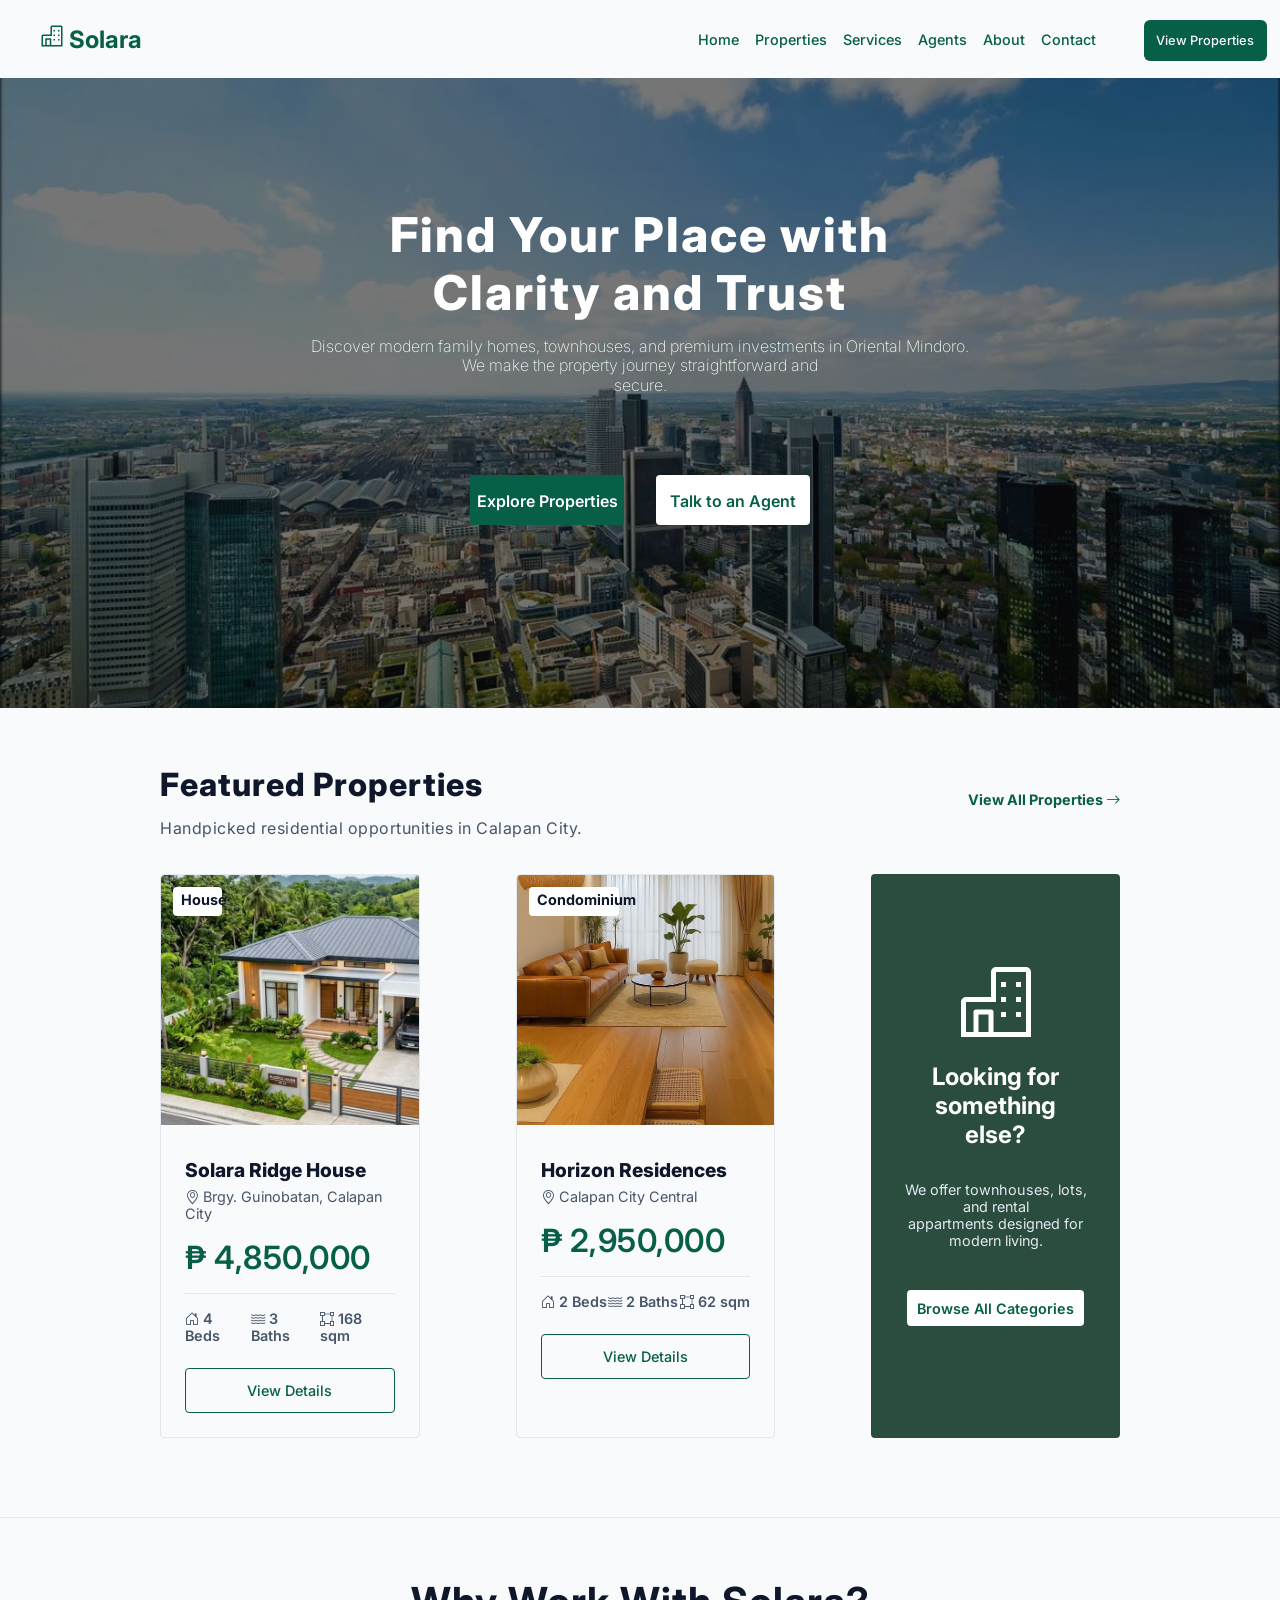
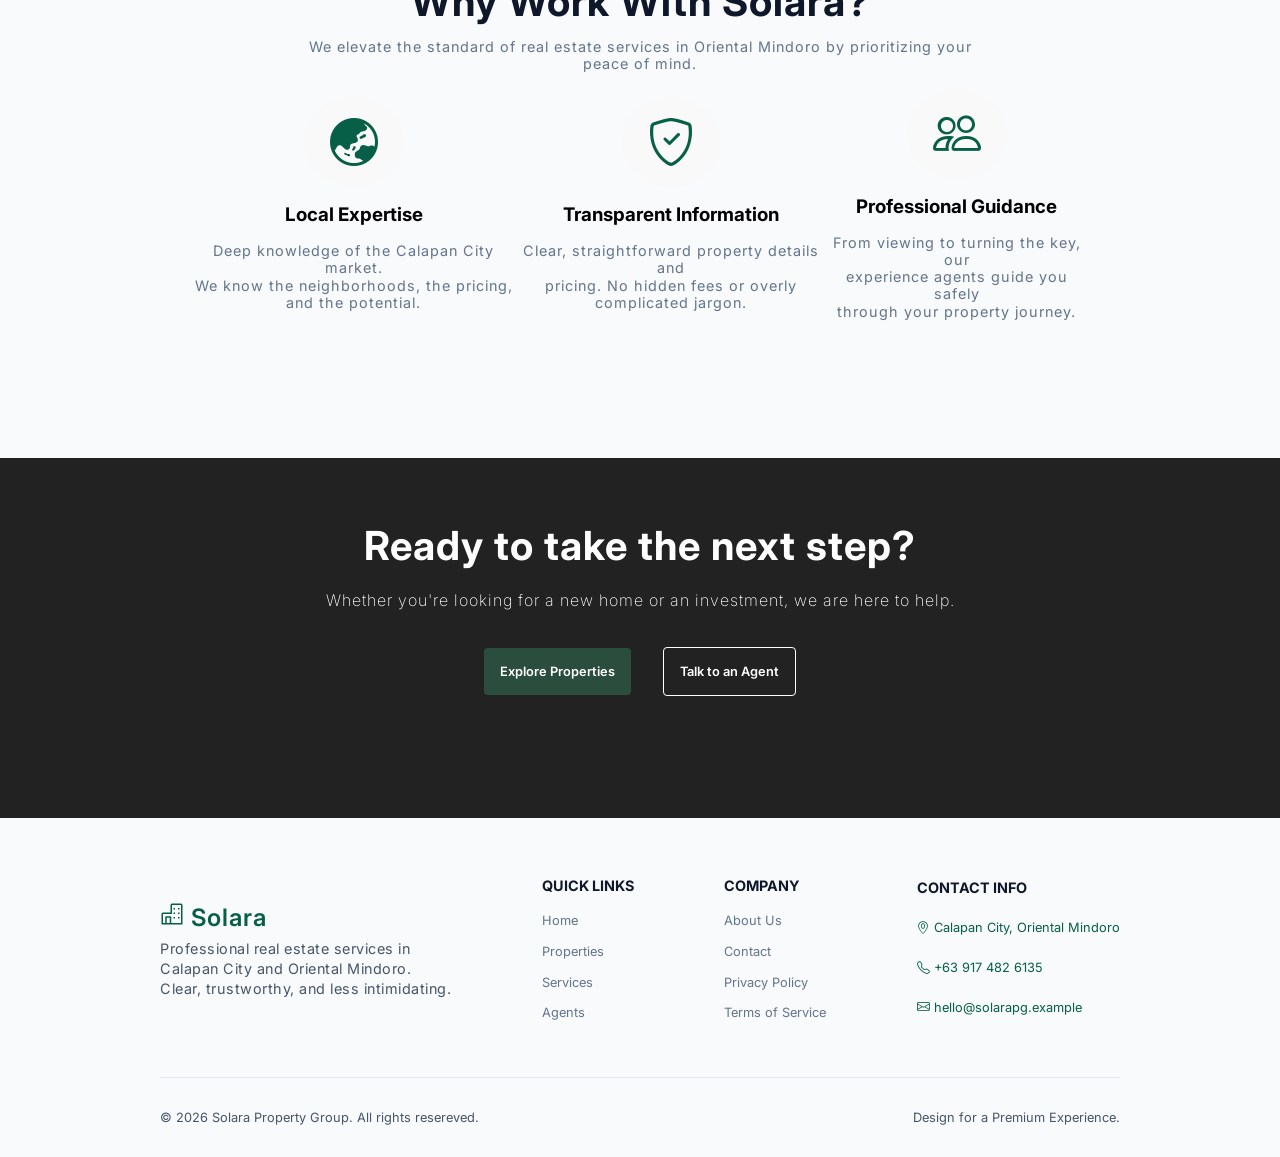
==== index.html @ 97db1b5d "fix the linking of index page to properties page" ====
<!DOCTYPE html>
<html lang="en">
<head>
    <meta charset="UTF-8">
    <meta name="viewport" content="width=device-width, initial-scale=1.0">
    <link rel="stylesheet" href="css/index.css">
    <link rel="shortcut icon" href="assets/images/first-page-images/logos/Logo 1.jpg" type="image/x-icon">
    <link rel="stylesheet" href="css/page-animation.css">
    <link rel="stylesheet" href="https://cdn.jsdelivr.net/npm/bootstrap-icons@1.13.1/font/bootstrap-icons.min.css">
    <link href="https://fonts.googleapis.com/css2?family=Inter:ital,opsz,wght@0,14..32,100..900;1,14..32,100..900&display=swap" rel="stylesheet">
    <title>SOLARA</title>
</head>
<body>
    <header>
        <!-- navigation -->
        <nav>
            <div class="solara-logo">
                <a href="">
                    <svg xmlns="http://www.w3.org/2000/svg" width="1em" height="1em" viewBox="0 0 32 32">
                        <path d="M0 0h32v32H0z" fill="none" />
                        <path fill="currentColor" d="M28 2H16a2 2 0 0 0-2 2v10H4a2 2 0 0 0-2 2v14h28V4a2 2 0 0 0-2-2M9 28v-7h4v7Zm19 0H15v-8a1 1 0 0 0-1-1H8a1 1 0 0 0-1 1v8H4V16h12V4h12Z" />
                        <path fill="currentColor" d="M18 8h2v2h-2zm6 0h2v2h-2zm-6 6h2v2h-2zm6 0h2v2h-2zm-6 6h2v2h-2zm6 0h2v2h-2z" />
                    </svg>

                    <span>Solara</span>
                </a>
            </div>

            <div class="navigation">
                <ul>
                    <li><a href="index.html">Home</a></li>
                    <li><a href="pages/properties/properties.html">Properties</a></li>
                    <li><a href="#">Services</a></li>
                    <li><a href="#">Agents</a></li>
                    <li><a href="#">About</a></li>
                    <li><a href="#">Contact</a></li>

                    <li><a href="#" class="view-btn">View Properties</a></li>
                </ul>
            </div>
        </nav>
    </header>

    <!-- main page -->
    <main>
        <article id="landing-page">
            <h1>Find Your Place with <br> Clarity and Trust</h1>
            <p>Discover modern family homes, townhouses, and premium investments  in Oriental Mindoro. <br> We make the property journey straightforward and <br> secure.</p>

            <div class="explore-agent">
                <a href="pages/properties/properties.html" class="explore">Explore Properties</a>
                <a href="#" class="talk">Talk to an Agent</a>
            </div>
        </article>

        <section class="featured-properties">
            <div class="page-title">
                <div class="left-title">
                    <h2>Featured Properties</h2>
                    <p>Handpicked residential opportunities in Calapan City.</p>
                </div>

                <div class="right-button">
                    <a href="pages/properties/properties.html">View All Properties <i class="bi bi-arrow-right"></i></a>
                </div>
            </div>

            <div class="featured-cards">
                <div class="house">
                    <img src="assets/images/first-page-images/featured-properties-images/House.jpg" alt="House">

                    <div class="house-details">
                        <h2>Solara Ridge House</h2>
                        <p class="location"><i class="bi bi-geo-alt"></i> Brgy. Guinobatan, Calapan City</p> 
                        <p class="price">&#8369; 4,850,000</p>

                        <div class="house-information">
                            <p class="beds"><i class="bi bi-house-door"></i> 4 Beds</p>
                            <p class="baths"><i class="bi bi-water"></i> 3 Baths</p>
                            <p class="sqm"><i class="bi bi-bounding-box"></i> 168 sqm</p>
                        </div>

                        <a href="pages/properties/properties-details/solara-ridge-house.html">View Details</a>
                    </div>
                </div>

                <div class="condominium">
                    <img src="assets/images/first-page-images/featured-properties-images/Condominium.jpg" alt="Condominium">

                    <div class="condominium-details">
                        <h2>Horizon Residences</h2>
                        <p class="location"><i class="bi bi-geo-alt"></i> Calapan City Central</p> 
                        <p class="price">&#8369; 2,950,000</p>

                        <div class="condominium-information">
                            <p class="beds"><i class="bi bi-house-door"></i> 2 Beds</p>
                            <p class="baths"><i class="bi bi-water"></i> 2 Baths</p>
                            <p class="sqm"><i class="bi bi-bounding-box"></i> 62 sqm</p>
                        </div>

                        <a href="pages/properties/properties-details/horizon-residences-details.html">View Details</a>
                    </div>
                </div>

                <div class="something-else">
                    <svg xmlns="http://www.w3.org/2000/svg" width="1em" height="1em" viewBox="0 0 32 32">
                        <path d="M0 0h32v32H0z" fill="none" />
                        <path fill="currentColor" d="M28 2H16a2 2 0 0 0-2 2v10H4a2 2 0 0 0-2 2v14h28V4a2 2 0 0 0-2-2M9 28v-7h4v7Zm19 0H15v-8a1 1 0 0 0-1-1H8a1 1 0 0 0-1 1v8H4V16h12V4h12Z" />
                        <path fill="currentColor" d="M18 8h2v2h-2zm6 0h2v2h-2zm-6 6h2v2h-2zm6 0h2v2h-2zm-6 6h2v2h-2zm6 0h2v2h-2z" />
                    </svg>

                    <h3>Looking for something <br> else?</h3>
                    <p>We offer townhouses, lots, and rental <br> appartments designed for modern living.</p>

                    <a href="pages/properties/properties.html">Browse All Categories</a>
                </div>
            </div>
            
        </section>

        <section class="why-work">
            <h2>Why Work With Solara?</h2>
            <p>We elevate the standard of real estate services in Oriental Mindoro by prioritizing your <br> peace of mind.</p>

            <div class="why-cards">
                <div class="local">
                    <div class="logo"><i class="bi bi-globe-asia-australia"></i></div>
                    <h3>Local Expertise</h3>
                    <p>Deep knowledge of the Calapan City market. <br> We know the neighborhoods, the pricing, <br> and the potential.</p>
                </div>

                <div class="transparent">
                    <div class="logo"><i class="bi bi-shield-check"></i></div>
                    <h3>Transparent Information</h3>
                    <p>Clear, straightforward property details and <br> pricing. No hidden fees or overly <br> complicated jargon.</p>
                </div>

                <div class="professional">
                    <div class="logo"><i class="bi bi-people"></i></div>
                    <h3>Professional Guidance</h3>
                    <p>From viewing to turning the key, our <br> experience agents guide you safely <br> through your property journey.</p>
                </div>
            </div>
        </section>

        <section class="next-step">
            <h1>Ready to take the next step?</h1>
            <p>Whether you're looking for a new home or an investment, we are here to help.</p>

            <div class="next-step-btn">
                <a href="#">Explore Properties</a>
                <a href="#">Talk to an Agent</a>
            </div>
        </section>
    </main>
    
    <!-- footer -->
    <footer>

        <section class="first-footer">
            <div class="footer-details">
                <a href="">
                    <svg xmlns="http://www.w3.org/2000/svg" width="1em" height="1em" viewBox="0 0 32 32">
                        <path d="M0 0h32v32H0z" fill="none" />
                        <path fill="currentColor" d="M28 2H16a2 2 0 0 0-2 2v10H4a2 2 0 0 0-2 2v14h28V4a2 2 0 0 0-2-2M9 28v-7h4v7Zm19 0H15v-8a1 1 0 0 0-1-1H8a1 1 0 0 0-1 1v8H4V16h12V4h12Z" />
                        <path fill="currentColor" d="M18 8h2v2h-2zm6 0h2v2h-2zm-6 6h2v2h-2zm6 0h2v2h-2zm-6 6h2v2h-2zm6 0h2v2h-2z" />
                    </svg>
                    
                    <span>Solara</span>
                </a>
                
                <p>Professional real estate services in <br> Calapan City and Oriental Mindoro. <br> Clear, trustworthy, and less intimidating.</p>
            </div>

            <div class="quick-links">
                <h6>QUICK LINKS</h6>
                <ul>
                    <li><a href="#">Home</a></li>
                    <li><a href="pages/properties/properties.html">Properties</a></li>
                    <li><a href="#">Services</a></li>
                    <li><a href="#">Agents</a></li>
                </ul>
            </div>

            <div class="company">
                <h6>COMPANY</h6>
                <ul>
                    <li><a href="#">About Us</a></li>
                    <li><a href="#">Contact</a></li>
                    <li><a href="#">Privacy Policy</a></li>
                    <li><a href="#">Terms of Service</a></li>
                </ul>
            </div>

            <div class="contact-info">
                <h6>CONTACT INFO</h6>
                <ul>
                    <li><i class="bi bi-geo-alt"></i> Calapan City, Oriental Mindoro</li>
                    <li><i class="bi bi-telephone"></i> +63 917 482 6135</li>
                    <li><i class="bi bi-envelope"></i> hello@solarapg.example</li>
                    
                </ul>
            </div>
        </section>

        <section class="second-footer">
            <div class="credits">
                &copy; 2026 Solara Property Group. All rights resereved.
            </div>

            <div class="designed">
                Design for a Premium Experience.
            </div>
        </section>


    </footer>
</body>
</html>
---- css/index.css ----
/* colors */
:root{
    --primary-accent: #065f46;
    --hover-accent: #047857;
    --brand-accent: #022c22;
    --primary-text: #0f172a;
    --secondary-text: #475569;
    --muted-text: #64748b;
    --main-bg: #f8fafc;
    --card-bg: #ffffff;
    --border: #e2e8f0;
    --tag-bg: #ecfdf5;
}

*{
    margin: 0;
    padding: 0;
    box-sizing: border-box;
    text-decoration: none;
    list-style: none;
}

body{
    width: 100%;
    font-family: "Inter", sans-serif;
    background: var(--main-bg);
}

/* navigation */

header{
    position: sticky;
    top: 0;
    z-index: 1000;
    backdrop-filter: blur(5px);
    /* background-color: rgba(255, 255, 255, 0.8); */
}

nav{
    display: flex;
    justify-content: center;
    align-items: center;
    /* gap: 25rem; */
    width: auto;
    padding: 1.5rem 0.8rem 1.5rem 2.5rem;
    width: auto;
    /* max-width: 1200px; */

}

nav .solara-logo a{
    color: var(--primary-accent);
    font-size: 1.5rem;
    font-weight: 700;
}

nav .solara-logo{
    margin-right: auto;
}

nav ul{
    display: flex;
    gap: 1rem;
    width: auto;
}

nav ul li a{
    font-size: 0.9rem;
    color: var(--primary-accent);
    font-weight: 500;
}

nav ul li a:hover{
    color: var(--hover-accent);
}

nav ul .view-btn{
    background: var(--primary-accent);
    border-radius: 6px;
    padding: 0.8rem;
    margin-left: 2rem;
    color: var(--main-bg);
    font-size: 0.8rem;
}

nav ul .view-btn:hover{
    background: var(--hover-accent);
    color: var(--main-bg);
}


/* start of the hero section */

main article{
    background-image: linear-gradient(rgba(0, 0, 0, 0.5), rgba(0, 0, 0, 0.5)), url(../assets/images/first-page-images/background/1st\ background.jpg);
    background-position: center;
    background-repeat: no-repeat;
    background-size: cover;
    padding-top: 8rem;
    text-align: center;
    width: auto;
    height: 70vh;
}


main article h1{
    color: var(--card-bg);
    font-size: 3rem;
    width: auto;
    font-weight: 800;
    line-height: 1.2;
    letter-spacing: 2px;
    padding-bottom: 1rem;
}

main article p{
    color: var(--tag-bg);
    line-height: 1.2;
    font-weight: 200;
    padding-bottom: 5rem;
}

main article .explore-agent{
    display: flex;
    justify-content: center;
    align-items: center;
    gap: 2rem;
}

main article .explore-agent .explore{
    position: relative;
    background: var(--primary-accent);
    text-align: center;
    height: 50px;
    width: 12%;
    padding-top: 1rem;
    font-size: 1rem;
    color: var(--card-bg);
    font-weight: 600;
    border-radius: 4px;
    z-index: 1;
}

main article .explore-agent .talk{
    position: relative;
    background: var(--card-bg);
    text-align: center;
    height: 50px;
    width: 12%;
    padding-top: 1rem;
    font-size: 1rem;
    color: var(--primary-accent);
    font-weight: 600;
    border-radius: 4px;
    z-index: 1;
}

/* style for side fill hovering */
.explore-agent .talk::before{
    content: "";
    position: absolute;
    border-radius: 2px;
    top: 0;
    left: 0;
    width: 0%;
    height: 100%;
    background-color: var(--hover-accent);
    transition: 350ms ease-in-out;
    z-index: -1;
}


.explore-agent .talk:hover::before{
    width: 100%;
}

.explore-agent .talk:hover{
    color: var(--card-bg);
}

.explore-agent .explore:hover{
    background: var(--hover-accent);
}


/* start of the featured properties style */
.featured-properties{
    padding: 3rem 10rem 3rem 10rem;
    width: auto;
    height: 90vh;
    position: relative;
    border-bottom: 1px solid var(--border);
}

.featured-properties .page-title{
    display: flex;
    align-items: center;
    justify-content: center;
    padding-bottom: 2rem;
}

.page-title .left-title{
    margin-right: auto;
}

.page-title .left-title h2{
    font-size: 2rem;
    line-height: 1.8;
    letter-spacing: 1px;
    font-weight: 800;
    color: var(--primary-text);
}

.page-title .left-title p{
    line-height: 1.8;
    letter-spacing: 0.5px;
    color: var(--secondary-text);
}

.page-title .right-button a{
    color: var(--primary-accent);
    font-size: 0.9rem;
    font-weight: 700;
}

.page-title .right-button a:hover{
    color: var(--hover-accent);
    border-bottom: 1px solid var(--primary-text);
}


.featured-properties img{
    height: 250px;
    width: 350px;
    object-fit: cover;
    border-top-left-radius: 4px;
    border-top-right-radius: 4px;
    transition: all 0.3s;
}

.featured-cards{
    display: flex;
    justify-content: center;
    justify-content: center;
    gap: 6rem;
}

.house{
    border: 1px solid var(--border);
    border-radius: 4px;
    overflow: hidden;
    position: relative;
    transition: ease-in-out 0.4s;
}

.house:hover{
    box-shadow: 0 4px 6px -1px rgba(0, 0, 0, 0.1), 0 2px 4px -2px rgba(0, 0, 0, 0.1);
}

.house:hover img{
    transform: scale(1.1);
}

.featured-cards .house-details{
    padding: 1.5rem 1.5rem 1.5rem 1.5rem ;
}

.featured-cards .house-details h2{
    font-size: 1.2rem;
    color: var(--primary-text);
    font-weight: 800;
    line-height: 1.8;
}

.featured-cards .house-details .location{
    color: var(--secondary-text);
    font-size: 0.9rem;
    margin-bottom: 1rem;
}

.featured-cards .house-details .price{
    font-size: 2rem;
    color: var(--primary-accent);
    font-weight: 600;
    letter-spacing: 0.5px;
    margin-bottom: 1rem;
    border-bottom: 1px solid var(--border);
    padding-bottom: 1rem;
}

.house-information{
    display: flex;
    align-items: center;
    justify-content: space-between;
    color: var(--secondary-text);
    font-size: 0.9rem;
    font-weight: 600;
    padding-bottom: 1.5rem;
}

.house-details a{
   display: flex;
   align-items: center;
   justify-content: center;
   height:5vh;
   color: var(--primary-accent);
   border: 1px solid var(--primary-accent);
   border-radius: 4px;
   font-size: 0.9rem;
   font-weight: 500;
}

.house-details a:hover{
    color: var(--card-bg);
    background:var(--primary-accent);
}

.house::before{
    content: "House";
    position: absolute;
    z-index: 1;
    height: 4%;
    width: 13%;
    top: 12px;
    left: 12px;
    color: var(--primary-text);
    background-color: var(--card-bg);
    padding-inline: 0.5rem;
    padding-block: 0.2rem;
    font-size: 0.9rem;
    font-weight: 700;
    border-radius: 4px;
}

/* condominium */

.condominium{
    border: 1px solid var(--border);
    border-radius: 4px;
    overflow: hidden;
    position: relative;
    transition: ease-in-out 0.4s;
}


.condominium:hover{
    box-shadow: 0 4px 6px -1px rgba(0, 0, 0, 0.1), 0 2px 4px -2px rgba(0, 0, 0, 0.1);
}

.condominium:hover img{
    transform: scale(1.1);
}

.featured-cards .condominium-details{
    padding: 1.5rem 1.5rem 1.5rem 1.5rem ;
}

.featured-cards .condominium-details h2{
    font-size: 1.2rem;
    color: var(--primary-text);
    font-weight: 800;
    line-height: 1.8;
}

.featured-cards .condominium-details .location{
    color: var(--secondary-text);
    font-size: 0.9rem;
    margin-bottom: 1rem;
}

.featured-cards .condominium-details .price{
    font-size: 2rem;
    color: var(--primary-accent);
    font-weight: 600;
    letter-spacing: 0.5px;
    margin-bottom: 1rem;
    border-bottom: 1px solid var(--border);
    padding-bottom: 1rem;
}

.condominium-information{
    display: flex;
    align-items: center;
    justify-content: space-between;
    color: var(--secondary-text);
    font-size: 0.9rem;
    font-weight: 600;
    padding-bottom: 1.5rem;
}

.condominium-details a{
   display: flex;
   align-items: center;
   justify-content: center;
   height:5vh;
   color: var(--primary-accent);
   border: 1px solid var(--primary-accent);
   border-radius: 4px;
   font-size: 0.9rem;
   font-weight: 500;
}

.condominium-details a:hover{
    color: var(--card-bg);
    background:var(--primary-accent);
}

.featured-cards .something-else{
    background: #2A4D3E;
    text-align: center;
    border-radius: 4px;
    color: var(--card-bg);
    padding: 1.5rem;
}

.featured-cards .something-else svg{
    font-size: 5rem;
    font-weight: 600;
    margin-bottom: 1rem;
    margin-top: 4rem;
}
.featured-cards .something-else h3{
    margin-bottom: 2rem;
    font-size: 1.5rem;
}


.featured-cards .something-else p{
    font-size: 0.9rem;
    color: var(--border);
    margin-bottom: 3rem;
}

.featured-cards .something-else a{
    background: var(--card-bg);
    color: var(--primary-accent);
    font-size: 0.9rem;
    font-weight: 600;
    padding: 0.6rem;
    border-radius: 4px;
}

.condominium::before{
    content: "Condominium";
    position: absolute;
    z-index: 1;
    height: 4%;
    width: 29%;
    top: 12px;
    left: 12px;
    color: var(--primary-text);
    background-color: var(--card-bg);
    padding-inline: 0.5rem;
    padding-block: 0.2rem;
    font-size: 0.9rem;
    font-weight: 700;
    border-radius: 4px;
}


/* start of why work with us */
.why-work{
    width: auto;
    height: 60vh;
    padding: 3rem 10rem 3rem 10rem;
    text-align: center;

    h2{
        display: flex;
        justify-content: center;
        align-items: center;
        font-size: 2.5rem;
        font-weight: 700;
        color: var(--primary-text);
        letter-spacing: 1px;
        line-height: 1.8;
    }

    p{
        display: flex;
        justify-content: center;
        align-items: center;
        text-align: center;
        color: var(--muted-text);
        font-size: 0.9rem;
        line-height: 1.2;
        letter-spacing: 1px;
    }
}



.why-work .why-cards{
    display: flex;
    justify-content: space-between;
    align-items: center;
    padding: 1rem 2rem 1rem 2rem;
}

.why-work .why-cards .logo{
    height: 10vh;
    width: 100px;
    background-color: #F8F9F8;
    display: flex;
    justify-content: center;
    align-items: center;
    border-radius: 50%;
    margin-bottom: 1rem;

    i{
        font-size: 3rem;
        color: var(--primary-accent);
    }
}

.why-work .why-cards h3{
    margin-bottom: 1rem;
}

.why-work .why-cards .transparent{
    display: flex;
    flex-direction: column;
    align-items: center;
}

.why-work .why-cards .local{
    display: flex;
    flex-direction: column;
    align-items: center;
}

.why-work .why-cards .professional{
    display: flex;
    flex-direction: column;
    align-items: center;
}

.next-step{
    background: #222222;
    height: 40vh;
    padding: 3rem 10rem 3rem 10rem;
    text-align: center;
    color: var(--card-bg);
}

.next-step h1{
    font-size: 2.5rem;
    line-height: 2;
    letter-spacing: 1px;
}

.next-step p{
    line-height: 1.8;
    font-size: 1rem;
    letter-spacing: 1px;
    font-weight: 200;
    margin-bottom: 2rem;
}

.next-step-btn{
    display: flex;
    align-items: center;
    justify-content: center;
    gap: 2rem;
}

.next-step-btn :nth-child(1){
    background: #2A4D3E;
    color: var(--card-bg);
    padding: 1rem;
    font-size: 0.8rem;
    font-weight: 600;
    border-radius: 4px;
    transition: all 0.4s;
}

.next-step-btn :nth-child(1):hover{
    background: var(--hover-accent);
}

.next-step-btn :nth-child(2){
    color: var(--card-bg);
    padding: 1rem;
    font-size: 0.8rem;
    font-weight: 600;
    border-radius: 4px;
    border: 1px solid var(--card-bg);
    transition: all 0.4s;
}

.next-step-btn :nth-child(2):hover{
    background: var(--card-bg);
    color: var(--primary-text);
}


/* start of footer */
footer{
    padding: 3rem 10rem 3rem 10rem;
    width: auto;
    height: 35vh;
}

footer .first-footer{
    display: flex;
    justify-content: space-between;
    align-items: center;
    padding-bottom: 3rem;
    border-bottom: 1px solid var(--border);
}

.first-footer .footer-details a{
    font-size: 1.5rem;
    color: var(--primary-accent);
    font-weight: 600;
    line-height: 1.8;
    letter-spacing: 1px;
}
.first-footer .footer-details p{
    font-size: 0.9rem;
    color: var(--secondary-text);
    line-height: 1.4;
    letter-spacing: 0.5px;
}

.first-footer .quick-links h6{
    font-size: 0.9rem;
    color: var(--primary-text);
    line-height: 2.8;
}

.first-footer .quick-links ul li a{
    font-size: 0.8rem;
    line-height: 2.4;
    color: var(--muted-text);
}
.first-footer .quick-links ul li a:hover{
    color: var(--hover-accent);
}

.first-footer .company h6{
    font-size: 0.9rem;
    color: var(--primary-text);
    line-height: 2.8;
}

.first-footer .company ul li a{
    font-size: 0.8rem;
    line-height: 2.4;
    color: var(--muted-text);
}
.first-footer .company ul li a:hover{
    color: var(--hover-accent);
}

.first-footer .contact-info h6{
    font-size: 0.9rem;
    color: var(--primary-text);
    line-height: 2.8;
}

.first-footer .contact-info ul li{
    font-size: 0.8rem;
    line-height: 3.1;
    color: var(--primary-accent);
}

footer .second-footer{
    font-size: 0.8rem;
    color: var(--secondary-text);
    padding-block: 2rem;
    display: flex;
    justify-content: center;
    align-items: center;
    width: auto;
}
footer .second-footer .credits{
    margin-right: auto;
}
---- css/page-animation.css ----
body{
    animation: transition 0.6s ease-in;
}

/* body{
    animation: popUp 0.4s cubic-bezier(0.34, 1.56, 0.64, 1) forwards;
} */

/* @keyframes transition {
    from{
        transform: translateY(50px);
        opacity: 0;
        transform: scale(1);
    }

    to{
        transform: translateY(0);
        opacity: 1;
        transform: scale(1.1);
    }
} */

@keyframes transition {
    from{
        opacity: 0;
    }

    to{
        opacity: 1;
    }
}

/* @keyframes popUp {
  from {
    opacity: 0;
    transform: scale(0.7); 
  }
  to {
    opacity: 1;
    transform: scale(1); 
  }
} */
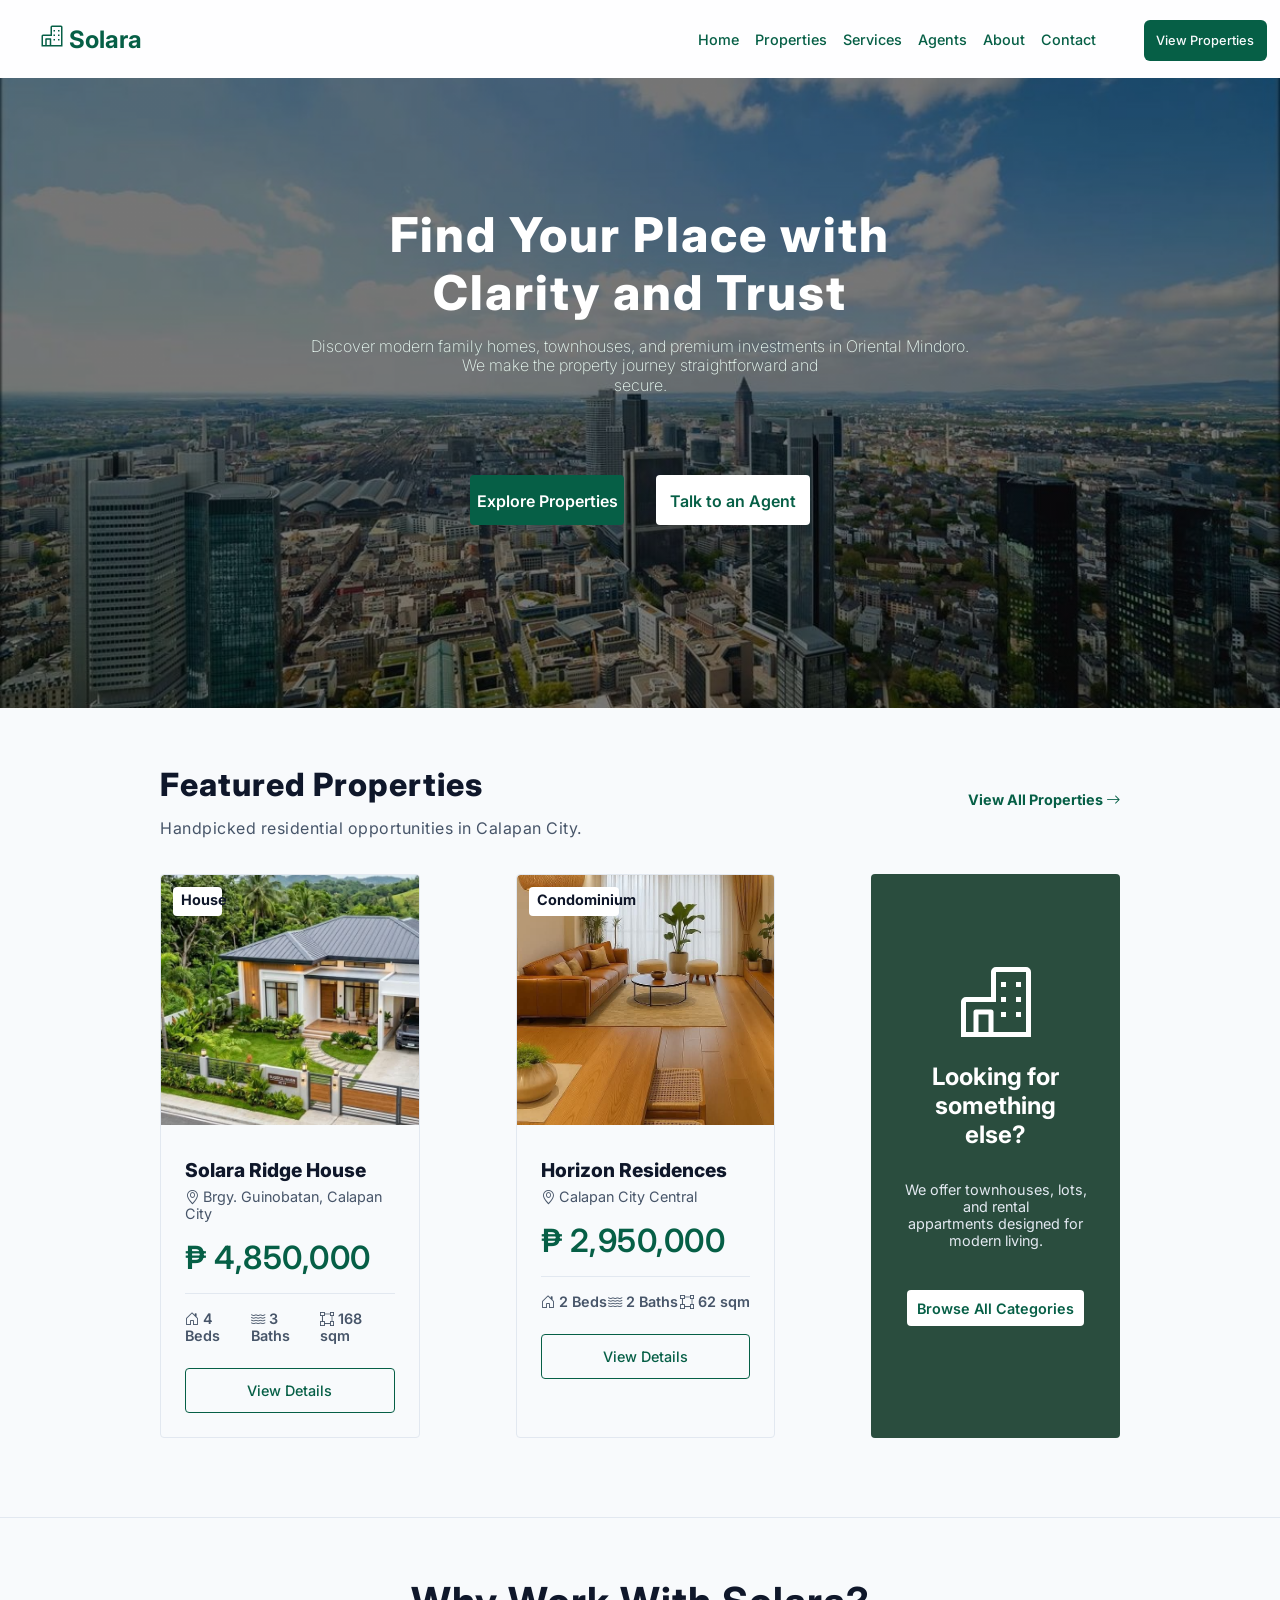
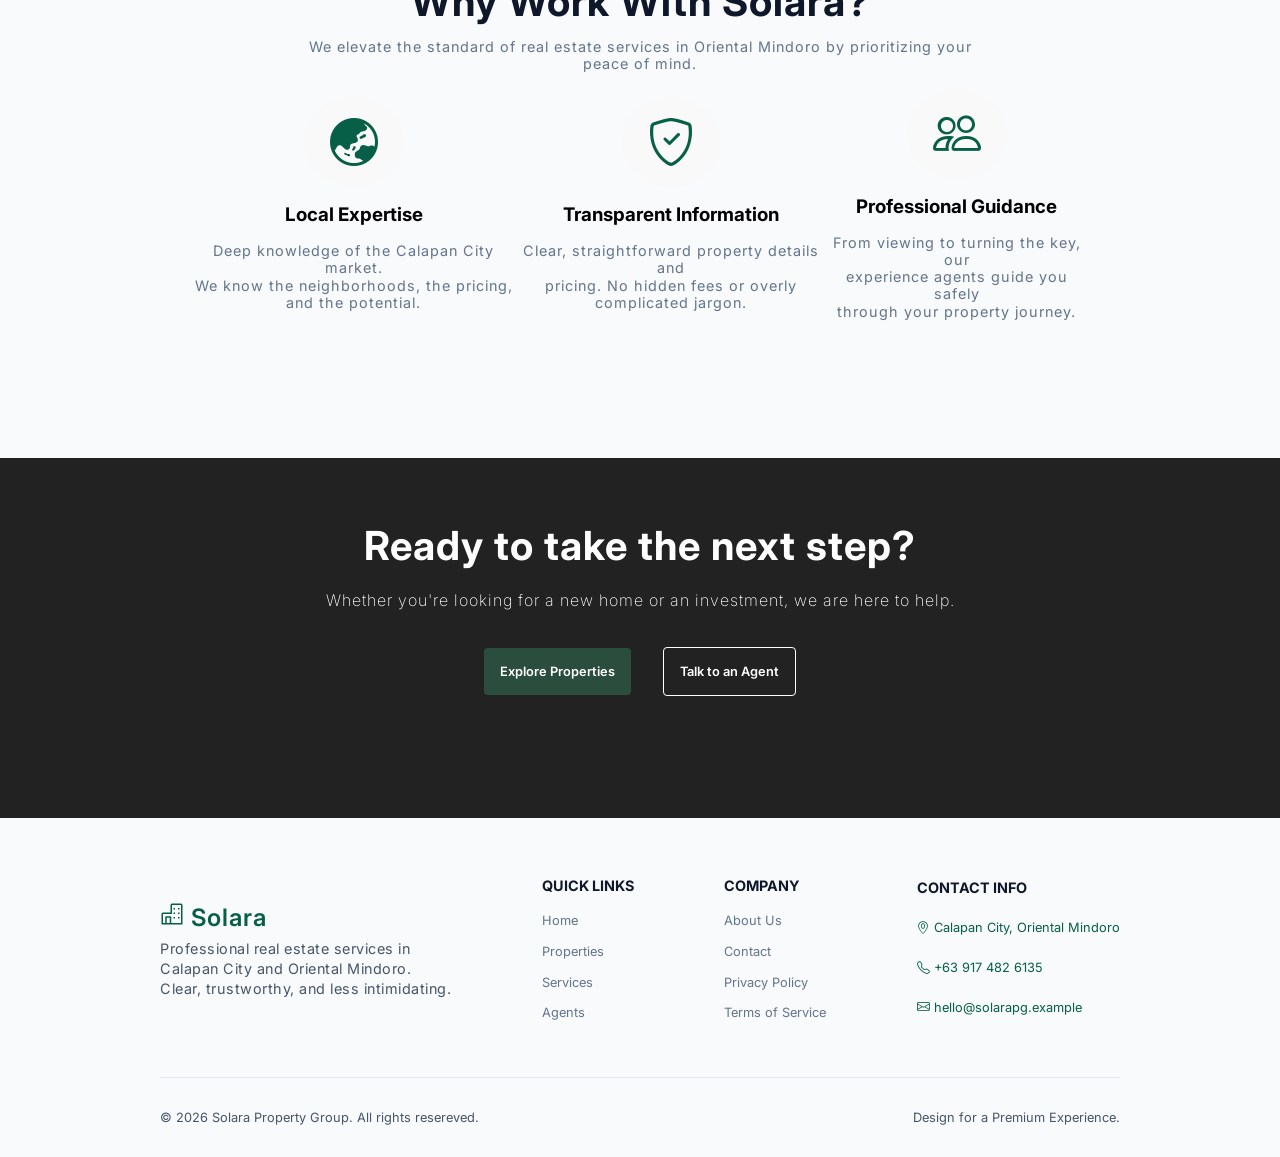
==== commit a3f233c6: "fix the link of agents page to the index" ====
--- a/index.html
+++ b/index.html
@@ -15,7 +15,7 @@
         <!-- navigation -->
         <nav>
             <div class="solara-logo">
-                <a href="">
+                <a href="index.html">
                     <svg xmlns="http://www.w3.org/2000/svg" width="1em" height="1em" viewBox="0 0 32 32">
                         <path d="M0 0h32v32H0z" fill="none" />
                         <path fill="currentColor" d="M28 2H16a2 2 0 0 0-2 2v10H4a2 2 0 0 0-2 2v14h28V4a2 2 0 0 0-2-2M9 28v-7h4v7Zm19 0H15v-8a1 1 0 0 0-1-1H8a1 1 0 0 0-1 1v8H4V16h12V4h12Z" />
@@ -30,12 +30,12 @@
                 <ul>
                     <li><a href="index.html">Home</a></li>
                     <li><a href="pages/properties/properties.html">Properties</a></li>
-                    <li><a href="#">Services</a></li>
-                    <li><a href="#">Agents</a></li>
-                    <li><a href="#">About</a></li>
-                    <li><a href="#">Contact</a></li>
-
-                    <li><a href="#" class="view-btn">View Properties</a></li>
+                    <li><a href="pages/properties/services.html">Services</a></li>
+                    <li><a href="pages/properties/agents.html">Agents</a></li>
+                    <li><a href="pages/properties/about.html">About</a></li>
+                    <li><a href="pages/properties/contact.html">Contact</a></li>
+
+                    <li><a href="pages/properties/properties.html" class="view-btn">View Properties</a></li>
                 </ul>
             </div>
         </nav>
@@ -49,7 +49,7 @@
 
             <div class="explore-agent">
                 <a href="pages/properties/properties.html" class="explore">Explore Properties</a>
-                <a href="#" class="talk">Talk to an Agent</a>
+                <a href="pages/properties/agents.html" class="talk">Talk to an Agent</a>
             </div>
         </article>
 
@@ -148,8 +148,8 @@
             <p>Whether you're looking for a new home or an investment, we are here to help.</p>
 
             <div class="next-step-btn">
-                <a href="#">Explore Properties</a>
-                <a href="#">Talk to an Agent</a>
+                <a href="pages/properties/properties.html">Explore Properties</a>
+                <a href="pages/properties/agents.html">Talk to an Agent</a>
             </div>
         </section>
     </main>
@@ -175,18 +175,18 @@
             <div class="quick-links">
                 <h6>QUICK LINKS</h6>
                 <ul>
-                    <li><a href="#">Home</a></li>
+                    <li><a href="index.html">Home</a></li>
                     <li><a href="pages/properties/properties.html">Properties</a></li>
-                    <li><a href="#">Services</a></li>
-                    <li><a href="#">Agents</a></li>
+                    <li><a href="pages/properties/services.html">Services</a></li>
+                    <li><a href="pages/properties/agents.html">Agents</a></li>
                 </ul>
             </div>
 
             <div class="company">
                 <h6>COMPANY</h6>
                 <ul>
-                    <li><a href="#">About Us</a></li>
-                    <li><a href="#">Contact</a></li>
+                    <li><a href="pages/properties/about.html">About Us</a></li>
+                    <li><a href="pages/properties/contact.html">Contact</a></li>
                     <li><a href="#">Privacy Policy</a></li>
                     <li><a href="#">Terms of Service</a></li>
                 </ul>
--- a/css/index.css
+++ b/css/index.css
@@ -32,8 +32,8 @@
     position: sticky;
     top: 0;
     z-index: 1000;
-    backdrop-filter: blur(5px);
-    /* background-color: rgba(255, 255, 255, 0.8); */
+    /* backdrop-filter: blur(5px); */
+    background-color: rgba(255, 255, 255, 0.8);
 }
 
 nav{
